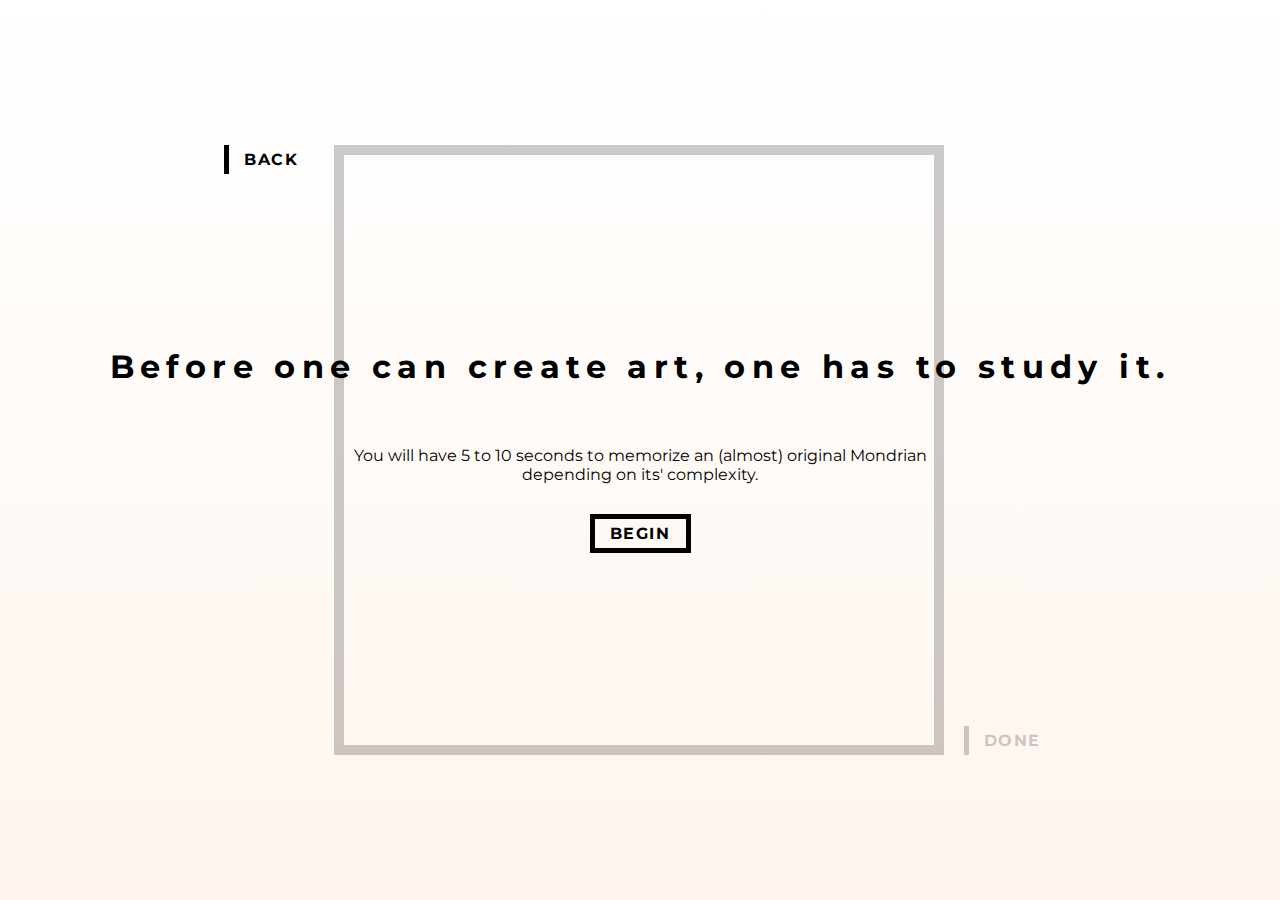
==== campaign.html @ 3aa9b807 "ready for friday" ====
<!DOCTYPE html>
<html lang="en">
<head>
  <meta charset="UTF-8">
  <meta name="viewport" content="width=device-width, initial-scale=1.0">
  <meta http-equiv="X-UA-Compatible" content="ie=edge">
  <title>Click Like Mondrian</title>
  <link rel="icon" href="./img/level4.png">
  <link rel="stylesheet" href="./style/style.css">
  <link href="https://fonts.googleapis.com/css?family=Montserrat:300,300i,400,400i,500,500i,700,900" rel="stylesheet">
  <script
  src="https://code.jquery.com/jquery-3.3.1.min.js"
  integrity="sha256-FgpCb/KJQlLNfOu91ta32o/NMZxltwRo8QtmkMRdAu8="
  crossorigin="anonymous"></script>
</head>
<body>

  <div id="intro">
    
    <h1>Before one can create art, one has to study it.</h1>
    <p></p>You will have 5 to 10 seconds to memorize an (almost) original Mondrian <br>depending on its' complexity.</p>
    <a id="begin">BEGIN</a>

  </div>

  <div id="original" class="hide">

    <div>
    <img id="original-img" src="https://imgplaceholder.com/500x500" alt="reference"/>
    <p id="kgds">Loosly based on</p>
    <p id="title">This originals' title</p>
    <p id="year">0000</p>
    </div>

  </div>
  
  <div id="grades" class="hide">

    <h1>Your score is</h1>
    <p id="score"></p>
    <p id="encouragement"></p>
    <a id="cont1" class="cont">CONTINUE</a>
    <a id="cont2" class="cont hide">CONTINUE</a>
    <a id="cont3" class="cont hide">CONTINUE</a>
    <a id="cont4" class="cont hide">CONTINUE</a>
    
  </div>

  <div id="outro" class="hide">
    
    <h1>It's now time to venture out and create.</h1>
    <p></p>You finished the campaign, but don't expect a reward. <br>Your an artist now.</p>
    <a id="end" href="index.html">BE THAT ARTIST</a>

  </div>

    <div class="container game">

      <a class="home" href="index.html">BACK</a>
      <canvas id="canvas" class="passive active" width="600" height="600"></canvas>
      <a id="finish1" class="finish passive active" href="#">DONE</a>
      <a id="finish2" class="finish passive active hide" href="#">DONE</a>
      <a id="finish3" class="finish passive active hide" href="#">DONE</a>
      <a id="finish4" class="finish passive active hide" href="#">DONE</a>


    </div>

  <script src="./js/rect.js"></script>
  <script src="./js/main.js"></script>
  <script src="./js/levels.js"></script>
  <script src="./js/dom.js"></script>

</body>
</html>
---- style/style.css ----
/* -------------general---------- */
* {
  margin: 0;
  padding: 0;
  font-family: 'Montserrat', sans-serif;
  overflow: hidden;
  -webkit-touch-callout: none;
    -webkit-user-select: none;
    -khtml-user-select: none;
    -moz-user-select: none;
    -ms-user-select: none;
    user-select: none;
}
body {
  background: linear-gradient(white, seashell);
}
a {
  text-decoration: none;
  color: black;
  font-weight: 700;
  letter-spacing: 0.1em;

  border-left: 5px solid black;
  padding: 5px 15px;
  display: inline-block;
}
a:hover {
  color: white;
  background-color: black;;
}
h1 {
  margin-bottom: 30px;
  letter-spacing: 0.2em;
}
p {
  line-height: 1.4em;
}
body {
  display: flex;
  flex-flow: column wrap;
  align-items: center;
  justify-content: center;
  height: 100vh;
}

#canvas {
  border: 5px solid black;
  margin: 0 20px;
}
.home {
  align-self: flex-start;
}

/* -------------campaign---------- */
.game {
  display: flex;
  flex-flow: row nowrap;
}
.shift {
  margin-left: -7.1vw;
}
.finish {
  align-self: flex-end;
}
.passive {
  pointer-events: none;
  opacity: 0.2;
}

/* -------------intro---------- */
#begin, .cont, #end{
  border: 5px solid black;
}
#intro {
  position: absolute;
  /* background: rgba(255,255,255,0.8); */
  width: 95vw;
  height: 50vh;
  display: flex;
  flex-flow: column nowrap;
  justify-content: center;
  align-items: center;
  text-align: center;
}
#intro p, #outro p{
  margin-bottom: 30px;
}
br {
  line-height: 2em;
}
#outro {
  position: absolute;
  /* background: rgba(255,255,255,0.8); */
  width: 95vw;
  height: 50vh;
  display: flex;
  flex-flow: column nowrap;
  justify-content: center;
  align-items: center;
  text-align: center;
}

/* -------------memorize img---------- */
#original {
  position: absolute;
  background: rgba(255,255,255,1);
  width: 100vw;
  height: 100vh;
  display: flex;
  flex-flow: column nowrap;
  justify-content: center;
  align-items: center;
}
#original-img {
  width: 500px;
  height: 500px;
  margin-bottom: 10px;
}
#kgds {
  font-weight: 300;
  font-size: 0.6em;
}
#title {
  font-weight: 700;
  line-height: 2em;
}
#year {
  font-weight: 300;
}
/* -------------grades---------- */
#grades {
  position: absolute;
  /* background: rgba(255,255,255,0.8); */
  width: 95vw;
  height: 50vh;
  display: flex;
  flex-flow: column nowrap;
  justify-content: center;
  align-items: center;
}
#score {
  font-weight: 700;
  font-size: 3em;
  letter-spacing: 0.2em;
}
#grades p {
  margin-bottom: 30px;
}


/* -------------index---------- */
.logo {
  margin-left: 10vw;
  font-weight: 400;
  font-size: 1.5em;
  letter-spacing: 0.5em;
}
ul {
  width: 200px;
  margin-left: 10vw;
  list-style: none;
}
ul > p {
  font-size: 0.8em;
  line-height: 1.2em;
}
ul > li {
  margin: 20px 0 10px 0;
  padding: 5px 0px;
}

/* -------------instructions---------- */
.instructions-container {
  display: flex;
  flex-flow: row nowrap;
}
#instructions-heading {
  margin-top: 50px;
  margin-bottom: 30px;
  letter-spacing: 0.2em;
}
.instructions {
  width: 320px;
}
.instructions:first-child {
  margin-right: 100px;
}
.instructions img {
  display: block;
  width: 300px;
  height: 300px;
  border: 7px solid black;
  margin-bottom: 10px;
}
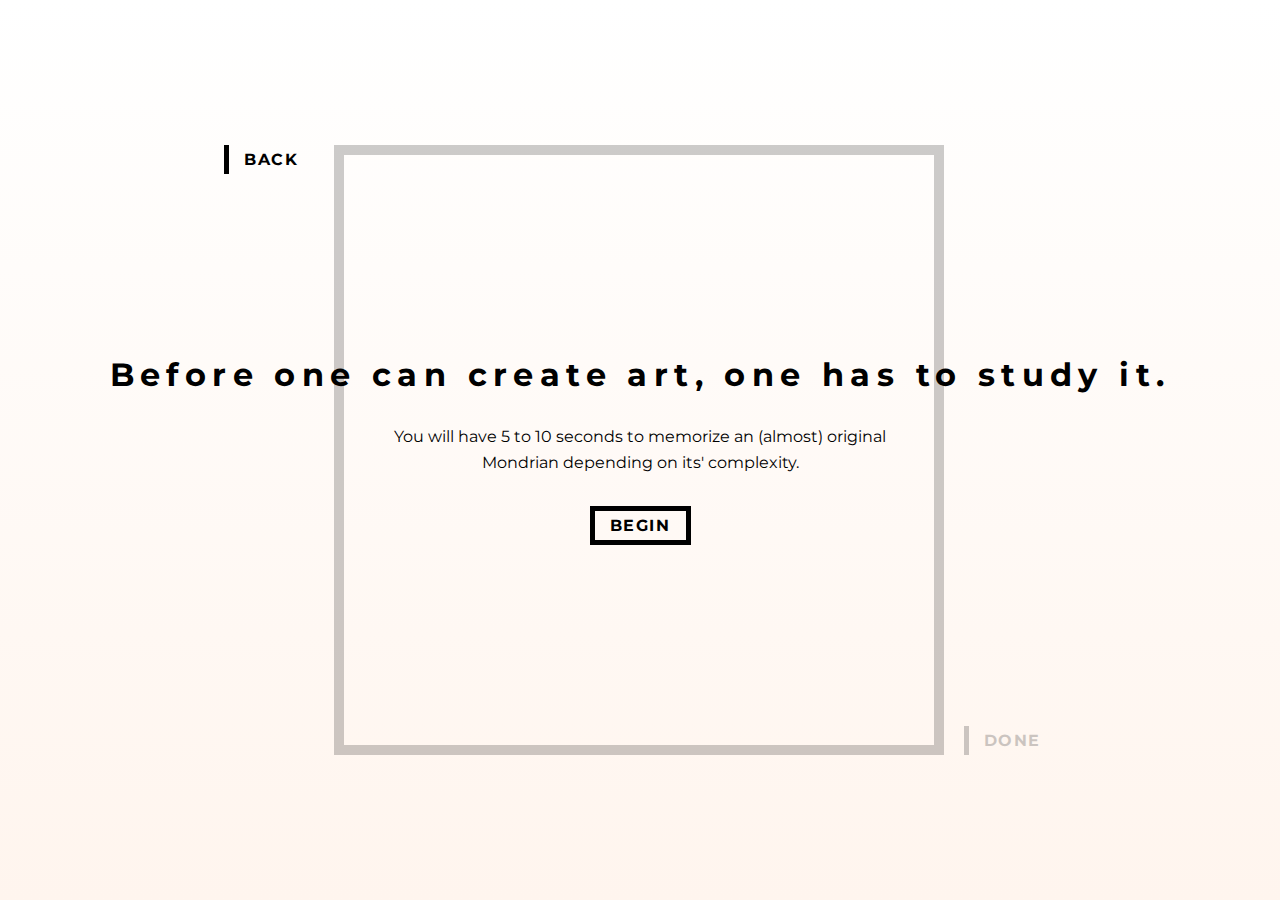
==== commit 82603935: "hello, you still alive?" ====
--- a/campaign.html
+++ b/campaign.html
@@ -1,75 +1,82 @@
 <!DOCTYPE html>
 <html lang="en">
-<head>
-  <meta charset="UTF-8">
-  <meta name="viewport" content="width=device-width, initial-scale=1.0">
-  <meta http-equiv="X-UA-Compatible" content="ie=edge">
-  <title>Click Like Mondrian</title>
-  <link rel="icon" href="./img/level4.png">
-  <link rel="stylesheet" href="./style/style.css">
-  <link href="https://fonts.googleapis.com/css?family=Montserrat:300,300i,400,400i,500,500i,700,900" rel="stylesheet">
-  <script
-  src="https://code.jquery.com/jquery-3.3.1.min.js"
-  integrity="sha256-FgpCb/KJQlLNfOu91ta32o/NMZxltwRo8QtmkMRdAu8="
-  crossorigin="anonymous"></script>
-</head>
-<body>
-
-  <div id="intro">
-    
-    <h1>Before one can create art, one has to study it.</h1>
-    <p></p>You will have 5 to 10 seconds to memorize an (almost) original Mondrian <br>depending on its' complexity.</p>
-    <a id="begin">BEGIN</a>
-
-  </div>
-
-  <div id="original" class="hide">
-
-    <div>
-    <img id="original-img" src="https://imgplaceholder.com/500x500" alt="reference"/>
-    <p id="kgds">Loosly based on</p>
-    <p id="title">This originals' title</p>
-    <p id="year">0000</p>
+  <head>
+    <meta charset="UTF-8" />
+    <meta name="viewport" content="width=device-width, initial-scale=1.0" />
+    <meta http-equiv="X-UA-Compatible" content="ie=edge" />
+    <title>Click Like Mondrian</title>
+    <link rel="icon" href="./img/level4.png" />
+    <link rel="stylesheet" href="./style/style.css" />
+    <link
+      href="https://fonts.googleapis.com/css?family=Montserrat:300,300i,400,400i,500,500i,700,900"
+      rel="stylesheet"
+    />
+    <script
+      src="https://code.jquery.com/jquery-3.3.1.min.js"
+      integrity="sha256-FgpCb/KJQlLNfOu91ta32o/NMZxltwRo8QtmkMRdAu8="
+      crossorigin="anonymous"
+    ></script>
+  </head>
+  <body>
+    <div id="intro">
+      <h1>Before one can create art, one has to study it.</h1>
+      <p>
+        You will have 5 to 10 seconds to memorize an (almost) original Mondrian
+        depending on its' complexity.
+      </p>
+      <a id="begin">BEGIN</a>
     </div>
 
-  </div>
-  
-  <div id="grades" class="hide">
+    <div id="original" class="hide">
+      <div>
+        <img
+          id="original-img"
+          src="https://imgplaceholder.com/500x500"
+          alt="level"
+        />
+        <p id="kgds">Loosly based on</p>
+        <p id="title">This originals' title</p>
+        <p id="year">0000</p>
+      </div>
+    </div>
 
-    <h1>Your score is</h1>
-    <p id="score"></p>
-    <p id="encouragement"></p>
-    <a id="cont1" class="cont">CONTINUE</a>
-    <a id="cont2" class="cont hide">CONTINUE</a>
-    <a id="cont3" class="cont hide">CONTINUE</a>
-    <a id="cont4" class="cont hide">CONTINUE</a>
-    
-  </div>
+    <div id="grades" class="hide">
+      <img id="solution" src="./img/level1.png" alt="level" />
+      <h1>Your score is</h1>
+      <p id="score"></p>
+      <p id="encouragement"></p>
+      <a id="cont1" class="cont">CONTINUE</a>
+      <a id="cont2" class="cont hide">CONTINUE</a>
+      <a id="cont3" class="cont hide">CONTINUE</a>
+      <a id="cont4" class="cont hide">CONTINUE</a>
+    </div>
 
-  <div id="outro" class="hide">
-    
-    <h1>It's now time to venture out and create.</h1>
-    <p></p>You finished the campaign, but don't expect a reward. <br>Your an artist now.</p>
-    <a id="end" href="index.html">BE THAT ARTIST</a>
-
-  </div>
+    <div id="outro" class="hide">
+      <h1>It's now time to venture out and create.</h1>
+      <p>
+        You finished the campaign, but don't expect a reward. You are an artist
+        now.
+      </p>
+      <a id="end" href="index.html">BE THAT ARTIST</a>
+    </div>
 
     <div class="container game">
-
       <a class="home" href="index.html">BACK</a>
-      <canvas id="canvas" class="passive active" width="600" height="600"></canvas>
+      <canvas
+        id="canvas"
+        class="passive active"
+        width="600"
+        height="600"
+      ></canvas>
       <a id="finish1" class="finish passive active" href="#">DONE</a>
       <a id="finish2" class="finish passive active hide" href="#">DONE</a>
       <a id="finish3" class="finish passive active hide" href="#">DONE</a>
       <a id="finish4" class="finish passive active hide" href="#">DONE</a>
-
-
     </div>
 
-  <script src="./js/rect.js"></script>
-  <script src="./js/main.js"></script>
-  <script src="./js/levels.js"></script>
-  <script src="./js/dom.js"></script>
-
-</body>
-</html>+    <script src="./js/rect.js"></script>
+    <script src="./js/main.js"></script>
+    <script src="./js/levels.js"></script>
+    <script src="./js/dom.js"></script>
+  </body>
+</html>
--- a/style/style.css
+++ b/style/style.css
@@ -2,14 +2,14 @@
 * {
   margin: 0;
   padding: 0;
-  font-family: 'Montserrat', sans-serif;
+  font-family: "Montserrat", sans-serif;
   overflow: hidden;
   -webkit-touch-callout: none;
-    -webkit-user-select: none;
-    -khtml-user-select: none;
-    -moz-user-select: none;
-    -ms-user-select: none;
-    user-select: none;
+  -webkit-user-select: none;
+  -khtml-user-select: none;
+  -moz-user-select: none;
+  -ms-user-select: none;
+  user-select: none;
 }
 body {
   background: linear-gradient(white, seashell);
@@ -23,17 +23,18 @@
   border-left: 5px solid black;
   padding: 5px 15px;
   display: inline-block;
+  cursor: pointer;
 }
 a:hover {
   color: white;
-  background-color: black;;
+  background-color: black;
 }
 h1 {
   margin-bottom: 30px;
   letter-spacing: 0.2em;
 }
 p {
-  line-height: 1.4em;
+  line-height: 1.6em;
 }
 body {
   display: flex;
@@ -68,12 +69,13 @@
 }
 
 /* -------------intro---------- */
-#begin, .cont, #end{
+#begin,
+.cont,
+#end {
   border: 5px solid black;
 }
 #intro {
   position: absolute;
-  /* background: rgba(255,255,255,0.8); */
   width: 95vw;
   height: 50vh;
   display: flex;
@@ -82,7 +84,9 @@
   align-items: center;
   text-align: center;
 }
-#intro p, #outro p{
+#intro p,
+#outro p {
+  max-width: 500px;
   margin-bottom: 30px;
 }
 br {
@@ -90,7 +94,6 @@
 }
 #outro {
   position: absolute;
-  /* background: rgba(255,255,255,0.8); */
   width: 95vw;
   height: 50vh;
   display: flex;
@@ -103,7 +106,7 @@
 /* -------------memorize img---------- */
 #original {
   position: absolute;
-  background: rgba(255,255,255,1);
+  background: rgba(255, 255, 255, 1);
   width: 100vw;
   height: 100vh;
   display: flex;
@@ -127,6 +130,7 @@
 #year {
   font-weight: 300;
 }
+
 /* -------------grades---------- */
 #grades {
   position: absolute;
@@ -137,6 +141,11 @@
   flex-flow: column nowrap;
   justify-content: center;
   align-items: center;
+}
+#solution {
+  width: 70px;
+  height: 70px;
+  margin-bottom: 30px;
 }
 #score {
   font-weight: 700;
@@ -146,7 +155,6 @@
 #grades p {
   margin-bottom: 30px;
 }
-
 
 /* -------------index---------- */
 .logo {
@@ -192,4 +200,3 @@
   border: 7px solid black;
   margin-bottom: 10px;
 }
-
